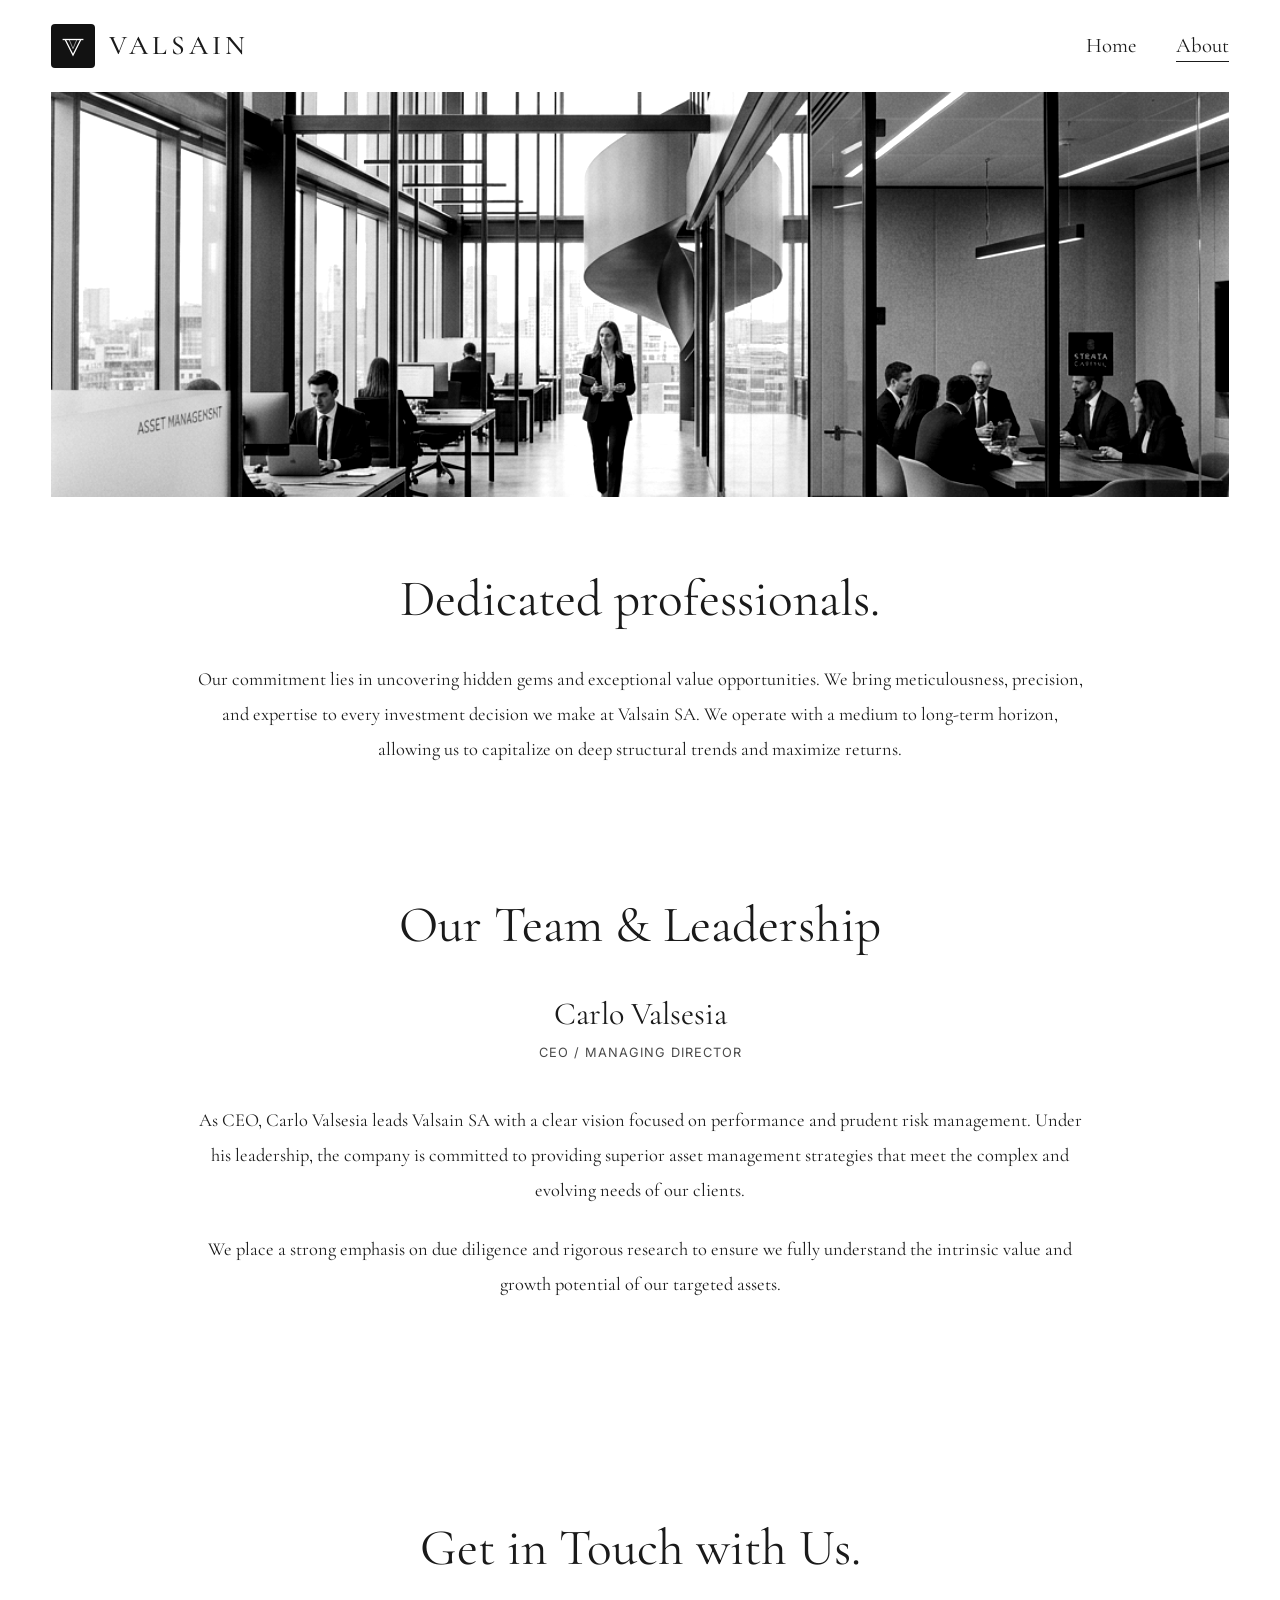
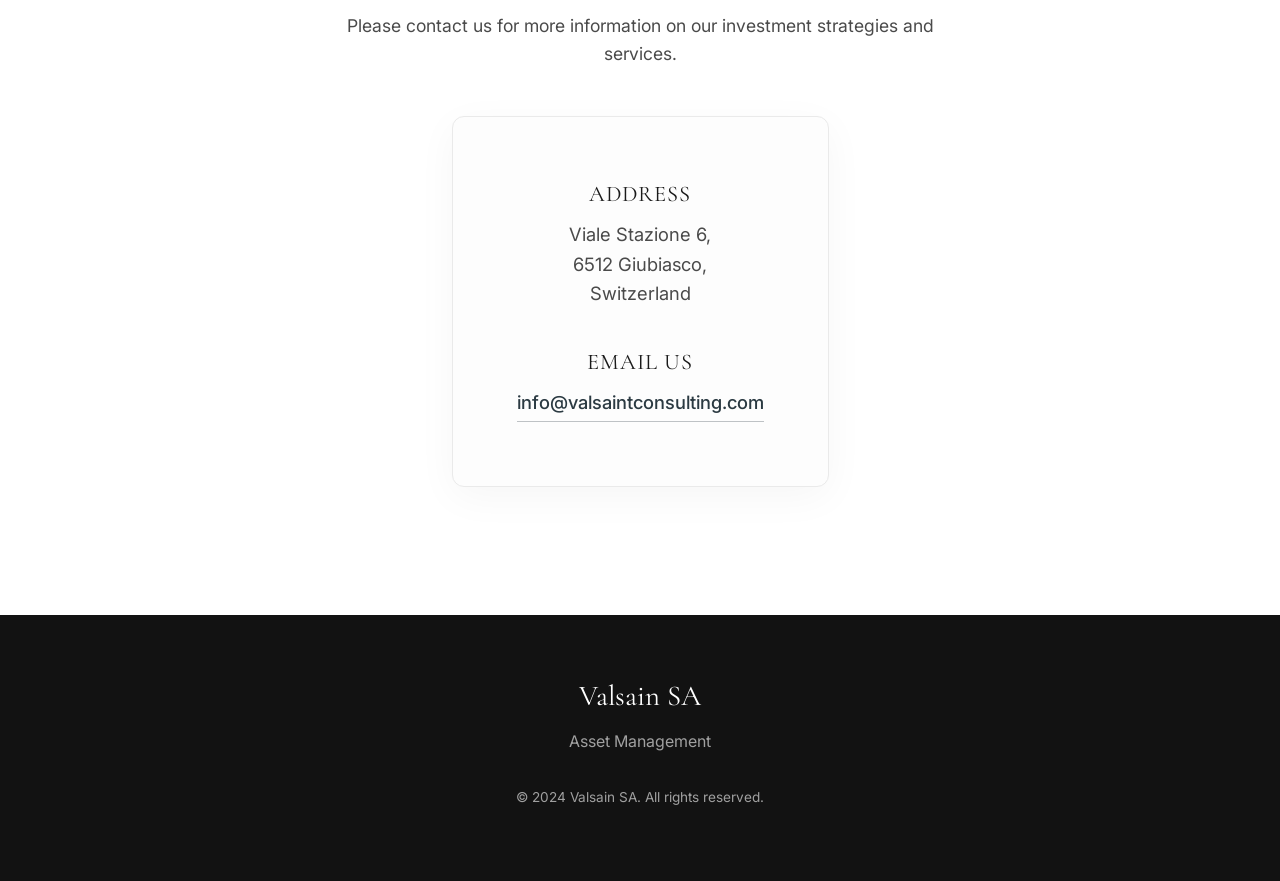
==== about/index.html @ 0ad8e0e8 "c'est fait" ====
<!DOCTYPE html>
<html lang="en">
<head>
    <meta charset="UTF-8">
    <meta name="viewport" content="width=device-width, initial-scale=1.0">
    <title>About - Valsain SA</title>
    <link rel="icon" href='data:image/svg+xml,<svg xmlns="http://www.w3.org/2000/svg" viewBox="0 0 100 100"><polyline points="20,25 50,85 80,25" fill="none" stroke="%23222" stroke-width="4"/><polyline points="35,25 50,60 65,25" fill="none" stroke="%23222" stroke-width="2"/><line x1="10" y1="25" x2="90" y2="25" stroke="%23222" stroke-width="4"/></svg>'>
    <link rel="preconnect" href="https://fonts.googleapis.com">
    <link rel="preconnect" href="https://fonts.gstatic.com" crossorigin>
    <link href="https://fonts.googleapis.com/css2?family=Cormorant+Garamond:wght@400;500;600&family=Inter:wght@300;400;500&display=swap" rel="stylesheet">
    <link rel="stylesheet" href="../css/style.css">
</head>
<body>

    <div class="container">
        <header class="fade-in">
            <a href="../" class="valsain-logo">
                <div class="valsain-logo__emblem">
                    <svg viewBox="0 0 100 100" class="valsain-logo__svg">
                        <polyline points="20,25 50,85 80,25" class="valsain-logo__line" />
                        <polyline points="35,25 50,60 65,25" class="valsain-logo__line-inner" />
                        <line x1="10" y1="25" x2="90" y2="25" class="valsain-logo__line-top" />
                    </svg>
                </div>
                <div class="valsain-logo__text">
                    <span class="valsain-logo__title">VALSAIN</span>
                    
                </div>
            </a>
            <nav>
                <ul>
                    <li><a href="../">Home</a></li>
                    <li><a href="./" class="active">About</a></li>
                </ul>
            </nav>
        </header>

        <main>
            <div class="about-hero fade-in">
                <!-- Image height strictly set to match the panoramic look of the home page so it perfectly fits the screen -->
                <img src="../assets/office_interior.png" alt="Valsain SA Office" class="about-hero-image fade-in" style="height: 45vh;">
                
                <h1 class="section-title" style="margin-bottom: 2rem; max-width: 800px; margin-left: auto; margin-right: auto; text-align: center;">Dedicated professionals.</h1>
                <div class="text-content">
                    <p style="max-width: 900px; margin-bottom: 4rem; margin-left: auto; margin-right: auto; text-align: center;">
                        Our commitment lies in uncovering hidden gems and exceptional value opportunities. We bring meticulousness, precision, and expertise to every investment decision we make at Valsain SA. We operate with a medium to long-term horizon, allowing us to capitalize on deep structural trends and maximize returns.
                    </p>
                </div>
            </div>

            <section class="centered-section team-section fade-in">
                <h2 class="section-title">Our Team & Leadership</h2>
                <div class="text-content">
                    <div style="margin-bottom: 2.5rem; text-align: center;">
                        <div class="ceo-name">Carlo Valsesia</div>
                        <div class="ceo-title">CEO / Managing Director</div>
                    </div>
                    <p>As CEO, Carlo Valsesia leads Valsain SA with a clear vision focused on performance and prudent risk management. Under his leadership, the company is committed to providing superior asset management strategies that meet the complex and evolving needs of our clients.</p>
                    <p>We place a strong emphasis on due diligence and rigorous research to ensure we fully understand the intrinsic value and growth potential of our targeted assets.</p>
                </div>
            </section>

            <section class="centered-section fade-in" style="padding-top: 0; padding-bottom: 8rem; margin-top: 6rem;">
                <h2 class="section-title" style="text-align: center;">Get in Touch with Us.</h2>
                <p style="text-align: center; color: var(--color-secondary); font-size: 1.1rem; max-width: 600px; margin: 0 auto 3rem;">Please contact us for more information on our investment strategies and services.</p>
                
                <div class="contact-card" style="display: flex; flex-direction: column; align-items: center; justify-content: center; background: #fdfdfd; border: 1px solid #eaeaea; padding: 4rem; border-radius: 12px; max-width: 500px; margin: 0 auto; box-shadow: 0 10px 40px rgba(0,0,0,0.04);">
                    <div style="margin-bottom: 2.5rem; text-align: center;">
                        <h4 style="font-family: var(--font-serif); font-size: 1.4rem; margin-bottom: 0.8rem; color: var(--color-text); text-transform: uppercase; letter-spacing: 0.05em;">Address</h4>
                        <p style="font-family: var(--font-sans); color: var(--color-secondary); font-size: 1.15rem; line-height: 1.6;">Viale Stazione 6,<br>6512 Giubiasco,<br>Switzerland</p>
                    </div>
                    <div style="text-align: center;">
                        <h4 style="font-family: var(--font-serif); font-size: 1.4rem; margin-bottom: 0.8rem; color: var(--color-text); text-transform: uppercase; letter-spacing: 0.05em;">Email Us</h4>
                        <a href="mailto:info@valsaintconsulting.com" style="display: inline-block; font-family: var(--font-sans); color: #2B3A42; font-size: 1.15rem; font-weight: 500; text-decoration: none; border-bottom: 1px solid rgba(43,58,66,0.3); padding-bottom: 3px; transition: border-color 0.3s; opacity: 1;">info@valsaintconsulting.com</a>
                    </div>
                </div>
            </section>
        </main>
    </div>

    <footer>
        <div class="footer-content fade-in">
            <h4 style="font-family: var(--font-serif);">Valsain SA</h4>
            <p>Asset Management</p>
            <p style="margin-top: 2rem; font-size: 0.85rem;">&copy; 2024 Valsain SA. All rights reserved.</p>
        </div>
    </footer>

    <script src="../js/main.js"></script>
</body>
</html>
---- css/style.css ----
/* Reset and Base Styles */
:root {
  --color-bg: #ffffff;
  --color-text: #1a1a1a;
  --color-primary: #121212;
  --color-secondary: #4a4a4a;
  --color-light: #ffffff;
  --font-serif: 'Cormorant Garamond', serif;
  --font-sans: 'Inter', sans-serif;
  --transition: all 0.4s ease;
}

* {
  margin: 0;
  padding: 0;
  box-sizing: border-box;
}

body {
  font-family: var(--font-sans);
  background-color: var(--color-bg);
  color: var(--color-text);
  line-height: 1.6;
  -webkit-font-smoothing: antialiased;
  -moz-osx-font-smoothing: grayscale;
}

h1, h2, h3, h4, h5, h6 {
  font-family: var(--font-serif);
  font-weight: 400;
  line-height: 1.2;
}

a {
  color: inherit;
  text-decoration: none;
  transition: var(--transition);
}

.container {
  max-width: 1600px;
  margin: 0 auto;
  padding: 0 4%;
}

/* Header & Navigation */
header {
  display: flex;
  justify-content: space-between;
  align-items: center;
  padding: 1.5rem 0;
  background: var(--color-bg);
}

.valsain-logo {
  display: flex;
  align-items: center;
  gap: 14px;
  text-decoration: none;
  transition: all 0.4s ease;
}

.valsain-logo:hover .valsain-logo__emblem {
  transform: translateY(-2px);
  box-shadow: 0 10px 20px rgba(0,0,0,0.08);
}

.valsain-logo:hover .valsain-logo__line, 
.valsain-logo:hover .valsain-logo__line-inner {
  stroke: #8b7355;
}

.valsain-logo__emblem {
  width: 44px;
  height: 44px;
  background: var(--color-primary);
  display: flex;
  align-items: center;
  justify-content: center;
  border-radius: 4px;
  transition: all 0.4s ease;
  border: 1px solid rgba(0,0,0,0.05);
}

.valsain-logo__svg {
  width: 26px;
  height: 26px;
  fill: none;
  stroke: var(--color-bg);
  stroke-width: 5;
  stroke-linejoin: miter;
  stroke-miterlimit: 10;
}

.valsain-logo__line, .valsain-logo__line-inner, .valsain-logo__line-top {
  transition: stroke 0.4s ease;
}

.valsain-logo__line-inner {
  stroke-width: 3;
  opacity: 0.7;
}

.valsain-logo__text {
  display: flex;
  align-items: baseline;
  gap: 8px;
}

.valsain-logo__title {
  font-family: var(--font-serif);
  font-size: 1.7rem;
  font-weight: 500;
  letter-spacing: 4px;
  color: var(--color-text);
  line-height: 1;
}

.valsain-logo__sa {
  font-family: var(--font-sans);
  font-size: 0.8rem;
  font-weight: 600;
  letter-spacing: 2px;
  color: var(--color-secondary);
}

nav ul {
  display: flex;
  list-style: none;
  gap: 2.5rem;
}

nav a {
  font-family: var(--font-serif);
  font-size: 1.3rem;
  color: var(--color-text);
  position: relative;
  padding-bottom: 4px;
}

nav a::after {
  content: '';
  position: absolute;
  bottom: 0;
  left: 0;
  width: 0;
  height: 1px;
  background-color: var(--color-text);
  transition: var(--transition);
}

nav a:hover::after, nav a.active::after {
  width: 100%;
}

/* Hero Section */
.hero {
  width: 100%;
  margin-bottom: 6rem;
}

.hero-image {
  width: 100%;
  height: 45vh;
  object-fit: cover;
  object-position: center;
  filter: grayscale(100%) contrast(1.1);
  display: block;
}

.hero-text-block {
  background-color: #1a1a1a;
  color: var(--color-light);
  padding: 3rem 5%;
  text-align: center;
  display: flex;
  align-items: center;
  justify-content: center;
}

.hero-text-block h1 {
  font-size: clamp(2rem, 4vw, 3.5rem);
  max-width: 1000px;
}

/* Section Layouts */
section {
  padding: 4rem 0 6rem;
}

.grid-2 {
  display: grid;
  grid-template-columns: 1fr 1fr;
  gap: 4rem;
}

.centered-section {
  text-align: center;
  max-width: 900px;
  margin: 0 auto;
  display: flex;
  flex-direction: column;
  align-items: center;
}

.centered-section .section-title {
  margin-bottom: 2rem;
  text-align: center;
}

.centered-section .text-content p {
  text-align: center;
  margin-left: auto;
  margin-right: auto;
}

.section-title {
  font-size: clamp(2.5rem, 4vw, 3.5rem);
  margin-bottom: 2rem;
}

.text-content p {
  font-size: 1.15rem;
  color: var(--color-text);
  margin-bottom: 1.5rem;
  line-height: 1.9;
  font-family: var(--font-serif);
}

.learn-more {
  display: inline-block;
  margin-top: 1.5rem;
  font-family: var(--font-serif);
  font-size: 1.25rem;
  border-bottom: 1px solid var(--color-text);
  padding-bottom: 0.2rem;
}

/* Footer */
footer {
  padding: 4rem 0;
  background-color: var(--color-primary);
  color: var(--color-light);
  text-align: center;
}

footer .footer-content {
  max-width: 800px;
  margin: 0 auto;
}

footer h4 {
  font-size: 1.8rem;
  margin-bottom: 1rem;
}

footer p {
  color: #a0a0a0;
  margin-bottom: 0.5rem;
  font-family: var(--font-sans);
}

/* Utilities & Animations */
.fade-in {
  opacity: 0;
  transform: translateY(20px);
  transition: opacity 0.8s ease, transform 0.8s ease;
}

.fade-in.visible {
  opacity: 1;
  transform: translateY(0);
}

/* About Page Specifics */
.about-hero {
  margin-bottom: 4rem;
}

.about-hero-image {
  width: 100%;
  height: 60vh;
  object-fit: cover;
  filter: grayscale(100%) contrast(1.2);
  margin-bottom: 4rem;
}

.contact-info {
  margin-top: 0rem;
}

.team-section {
  padding-bottom: 6rem;
}

.ceo-name {
  font-family: var(--font-serif);
  font-size: 2rem;
  margin-bottom: 0.2rem;
}

.ceo-title {
  color: var(--color-secondary);
  text-transform: uppercase;
  letter-spacing: 1px;
  font-size: 0.8rem;
  font-family: var(--font-sans);
}

@media (max-width: 900px) {
  .grid-2 {
    grid-template-columns: 1fr;
    gap: 3rem;
  }
}
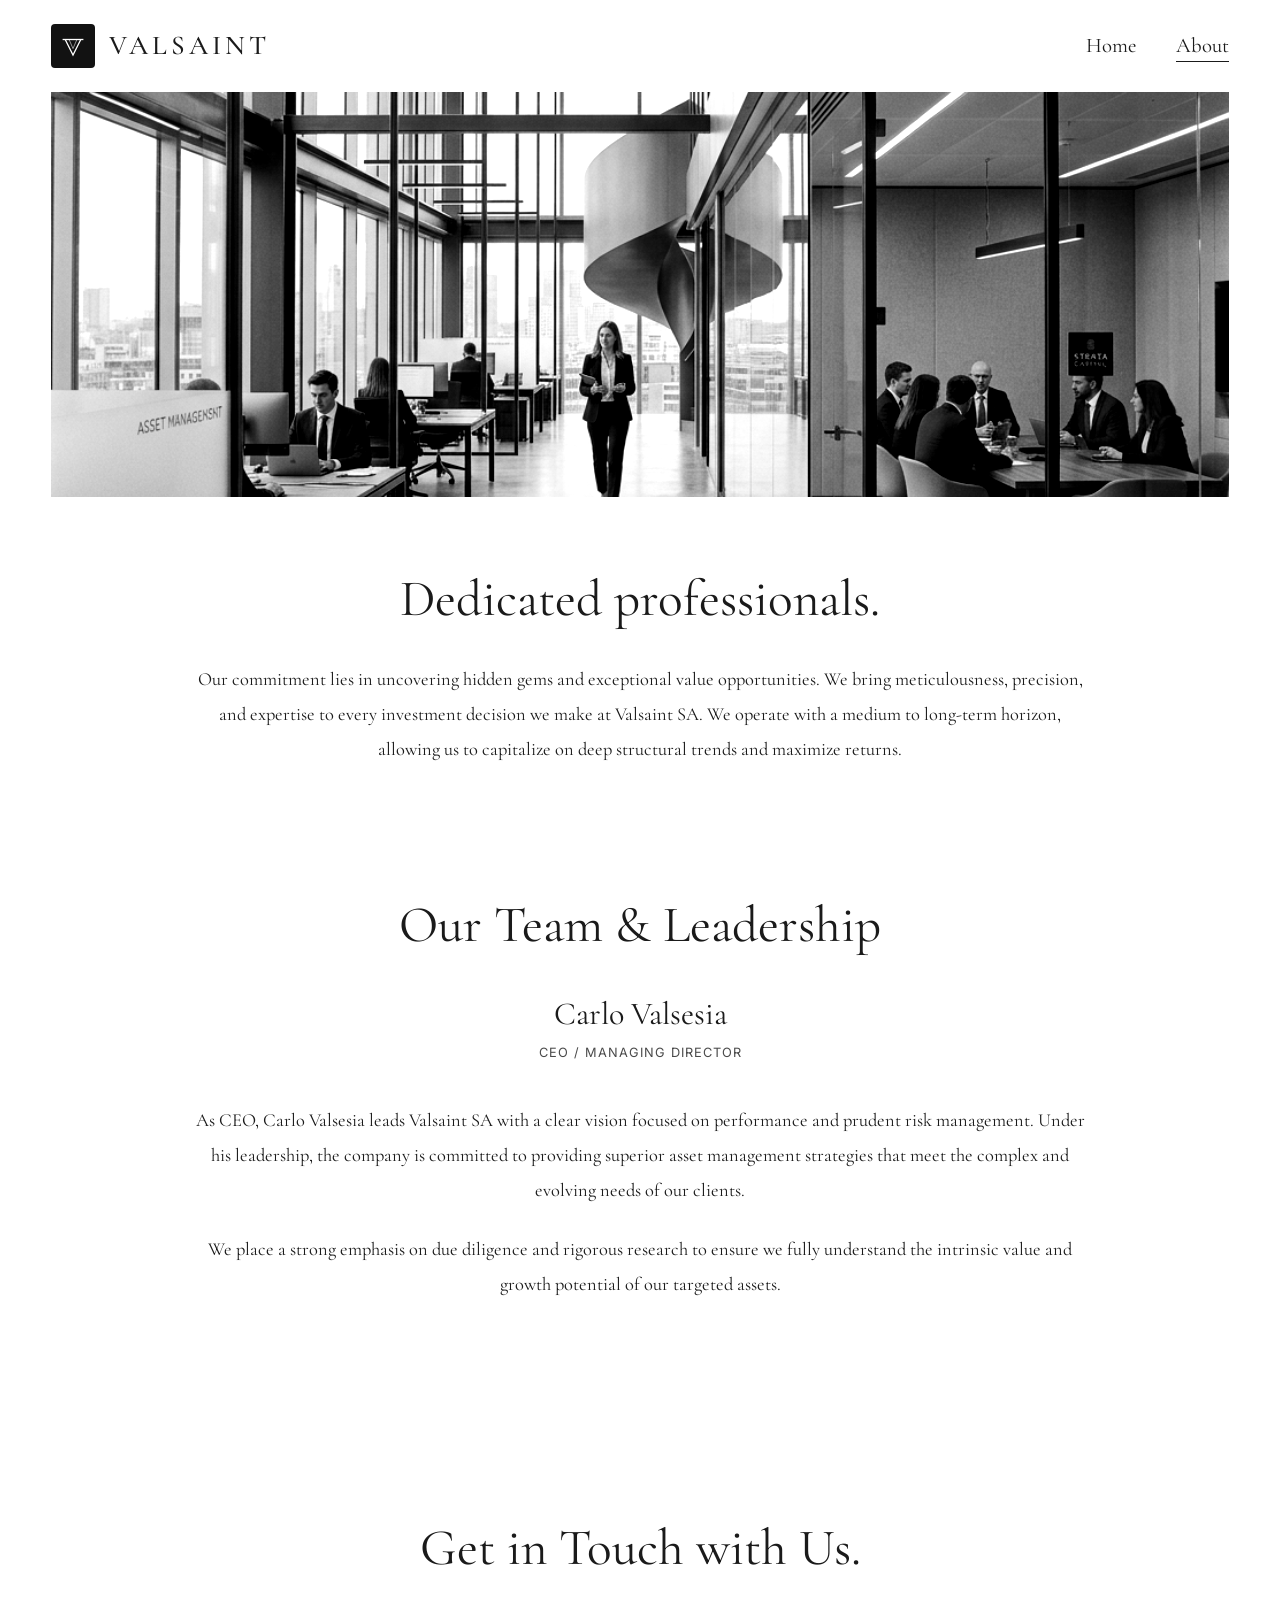
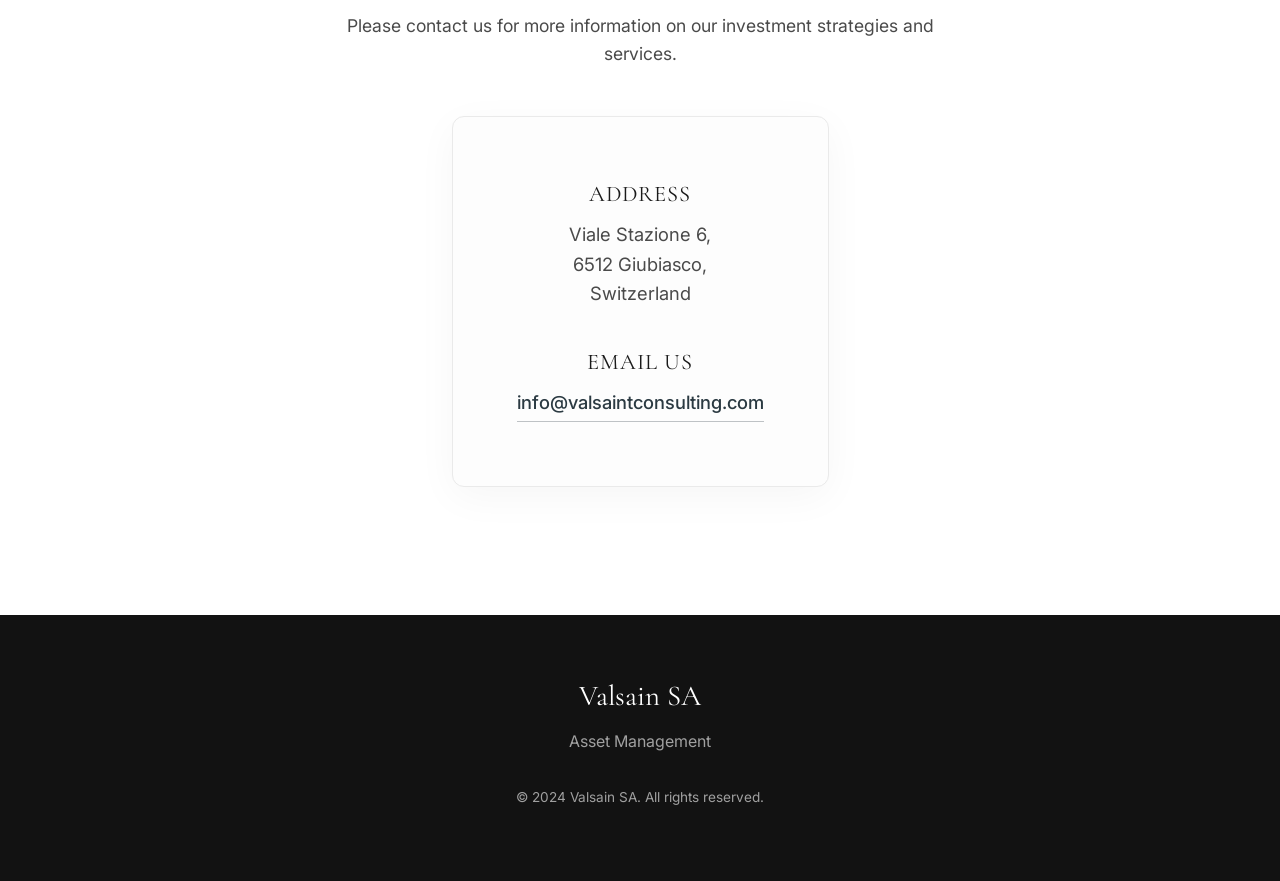
==== commit e08d41a6: "fait" ====
--- a/about/index.html
+++ b/about/index.html
@@ -3,8 +3,30 @@
 <head>
     <meta charset="UTF-8">
     <meta name="viewport" content="width=device-width, initial-scale=1.0">
-    <title>About - Valsain SA</title>
-    <link rel="icon" href='data:image/svg+xml,<svg xmlns="http://www.w3.org/2000/svg" viewBox="0 0 100 100"><polyline points="20,25 50,85 80,25" fill="none" stroke="%23222" stroke-width="4"/><polyline points="35,25 50,60 65,25" fill="none" stroke="%23222" stroke-width="2"/><line x1="10" y1="25" x2="90" y2="25" stroke="%23222" stroke-width="4"/></svg>'>
+    <title>About - Valsaint SA</title>
+    <meta name="description" content="Learn about Valsaint SA, our investment philosophy, and our experienced team led by CEO Carlo Valsesia.">
+    <meta name="keywords" content="About Valsaint SA, team, Carlo Valsesia, asset management philosophy">
+    
+    <!-- Open Graph / Facebook -->
+    <meta property="og:type" content="website">
+    <meta property="og:url" content="https://www.valsaintconsulting.com/about/">
+    <meta property="og:title" content="About - Valsaint SA">
+    <meta property="og:description" content="Discover our unique asset management strategies and the experienced professionals at Valsaint SA.">
+    <meta property="og:image" content="https://www.valsaintconsulting.com/logo.svg">
+    <meta property="og:site_name" content="Valsaint SA">
+
+    <!-- Twitter -->
+    <meta property="twitter:card" content="summary_large_image">
+    <meta property="twitter:url" content="https://www.valsaintconsulting.com/about/">
+    <meta property="twitter:title" content="About - Valsaint SA">
+    <meta property="twitter:description" content="Discover our unique asset management strategies and our experienced team.">
+    <meta property="twitter:image" content="https://www.valsaintconsulting.com/logo.svg">
+
+    <!-- Favicon and Icons -->
+    <link rel="icon" type="image/svg+xml" href="/logo.svg">
+    <link rel="apple-touch-icon" href="/logo.svg">
+    <link rel="canonical" href="https://www.valsaintconsulting.com/about/">
+
     <link rel="preconnect" href="https://fonts.googleapis.com">
     <link rel="preconnect" href="https://fonts.gstatic.com" crossorigin>
     <link href="https://fonts.googleapis.com/css2?family=Cormorant+Garamond:wght@400;500;600&family=Inter:wght@300;400;500&display=swap" rel="stylesheet">
@@ -23,7 +45,7 @@
                     </svg>
                 </div>
                 <div class="valsain-logo__text">
-                    <span class="valsain-logo__title">VALSAIN</span>
+                    <span class="valsain-logo__title">VALSAINT</span>
                     
                 </div>
             </a>
@@ -38,12 +60,12 @@
         <main>
             <div class="about-hero fade-in">
                 <!-- Image height strictly set to match the panoramic look of the home page so it perfectly fits the screen -->
-                <img src="../assets/office_interior.png" alt="Valsain SA Office" class="about-hero-image fade-in" style="height: 45vh;">
+                <img src="../assets/office_interior.png" alt="Valsaint SA Office" class="about-hero-image fade-in" style="height: 45vh;">
                 
                 <h1 class="section-title" style="margin-bottom: 2rem; max-width: 800px; margin-left: auto; margin-right: auto; text-align: center;">Dedicated professionals.</h1>
                 <div class="text-content">
                     <p style="max-width: 900px; margin-bottom: 4rem; margin-left: auto; margin-right: auto; text-align: center;">
-                        Our commitment lies in uncovering hidden gems and exceptional value opportunities. We bring meticulousness, precision, and expertise to every investment decision we make at Valsain SA. We operate with a medium to long-term horizon, allowing us to capitalize on deep structural trends and maximize returns.
+                        Our commitment lies in uncovering hidden gems and exceptional value opportunities. We bring meticulousness, precision, and expertise to every investment decision we make at Valsaint SA. We operate with a medium to long-term horizon, allowing us to capitalize on deep structural trends and maximize returns.
                     </p>
                 </div>
             </div>
@@ -55,7 +77,7 @@
                         <div class="ceo-name">Carlo Valsesia</div>
                         <div class="ceo-title">CEO / Managing Director</div>
                     </div>
-                    <p>As CEO, Carlo Valsesia leads Valsain SA with a clear vision focused on performance and prudent risk management. Under his leadership, the company is committed to providing superior asset management strategies that meet the complex and evolving needs of our clients.</p>
+                    <p>As CEO, Carlo Valsesia leads Valsaint SA with a clear vision focused on performance and prudent risk management. Under his leadership, the company is committed to providing superior asset management strategies that meet the complex and evolving needs of our clients.</p>
                     <p>We place a strong emphasis on due diligence and rigorous research to ensure we fully understand the intrinsic value and growth potential of our targeted assets.</p>
                 </div>
             </section>
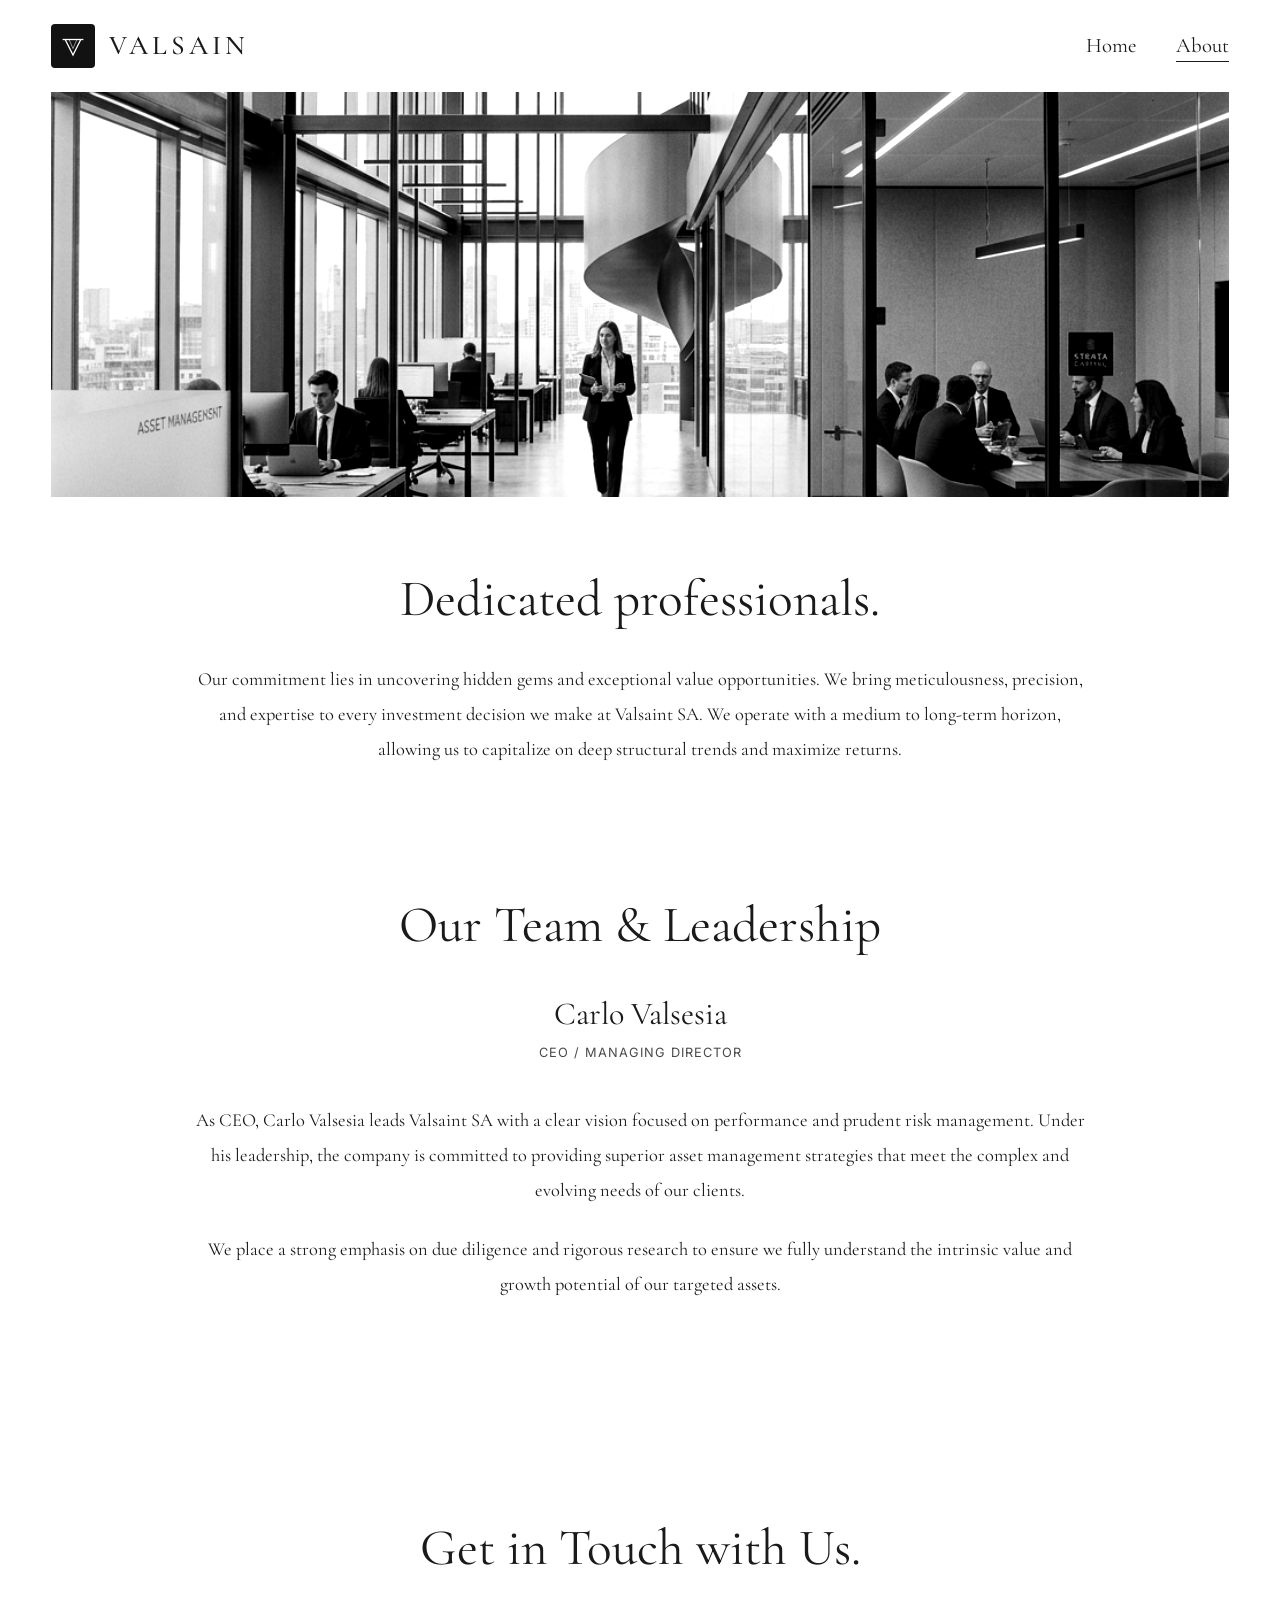
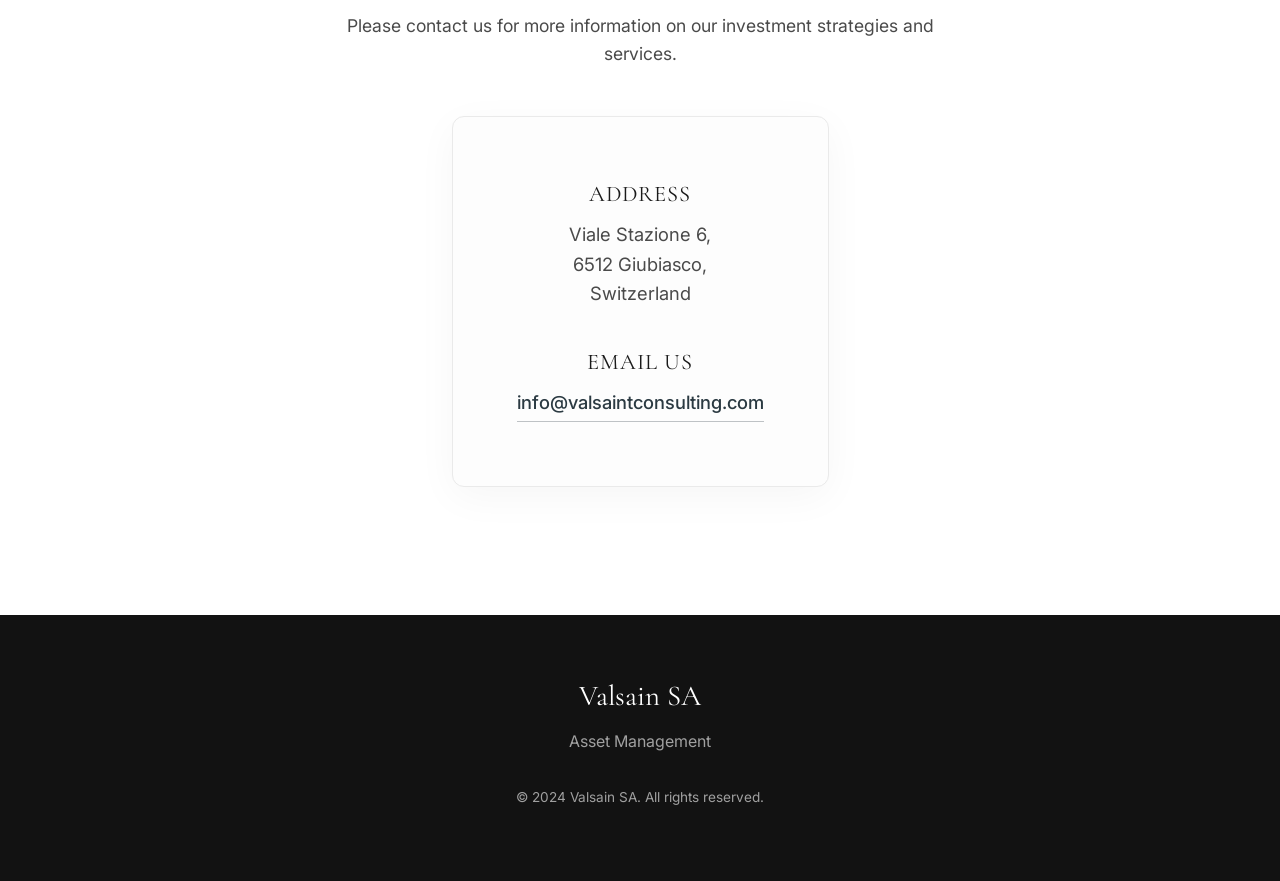
==== commit 0b784fa2: "finished" ====
--- a/about/index.html
+++ b/about/index.html
@@ -45,7 +45,7 @@
                     </svg>
                 </div>
                 <div class="valsain-logo__text">
-                    <span class="valsain-logo__title">VALSAINT</span>
+                    <span class="valsain-logo__title">VALSAIN</span>
                     
                 </div>
             </a>
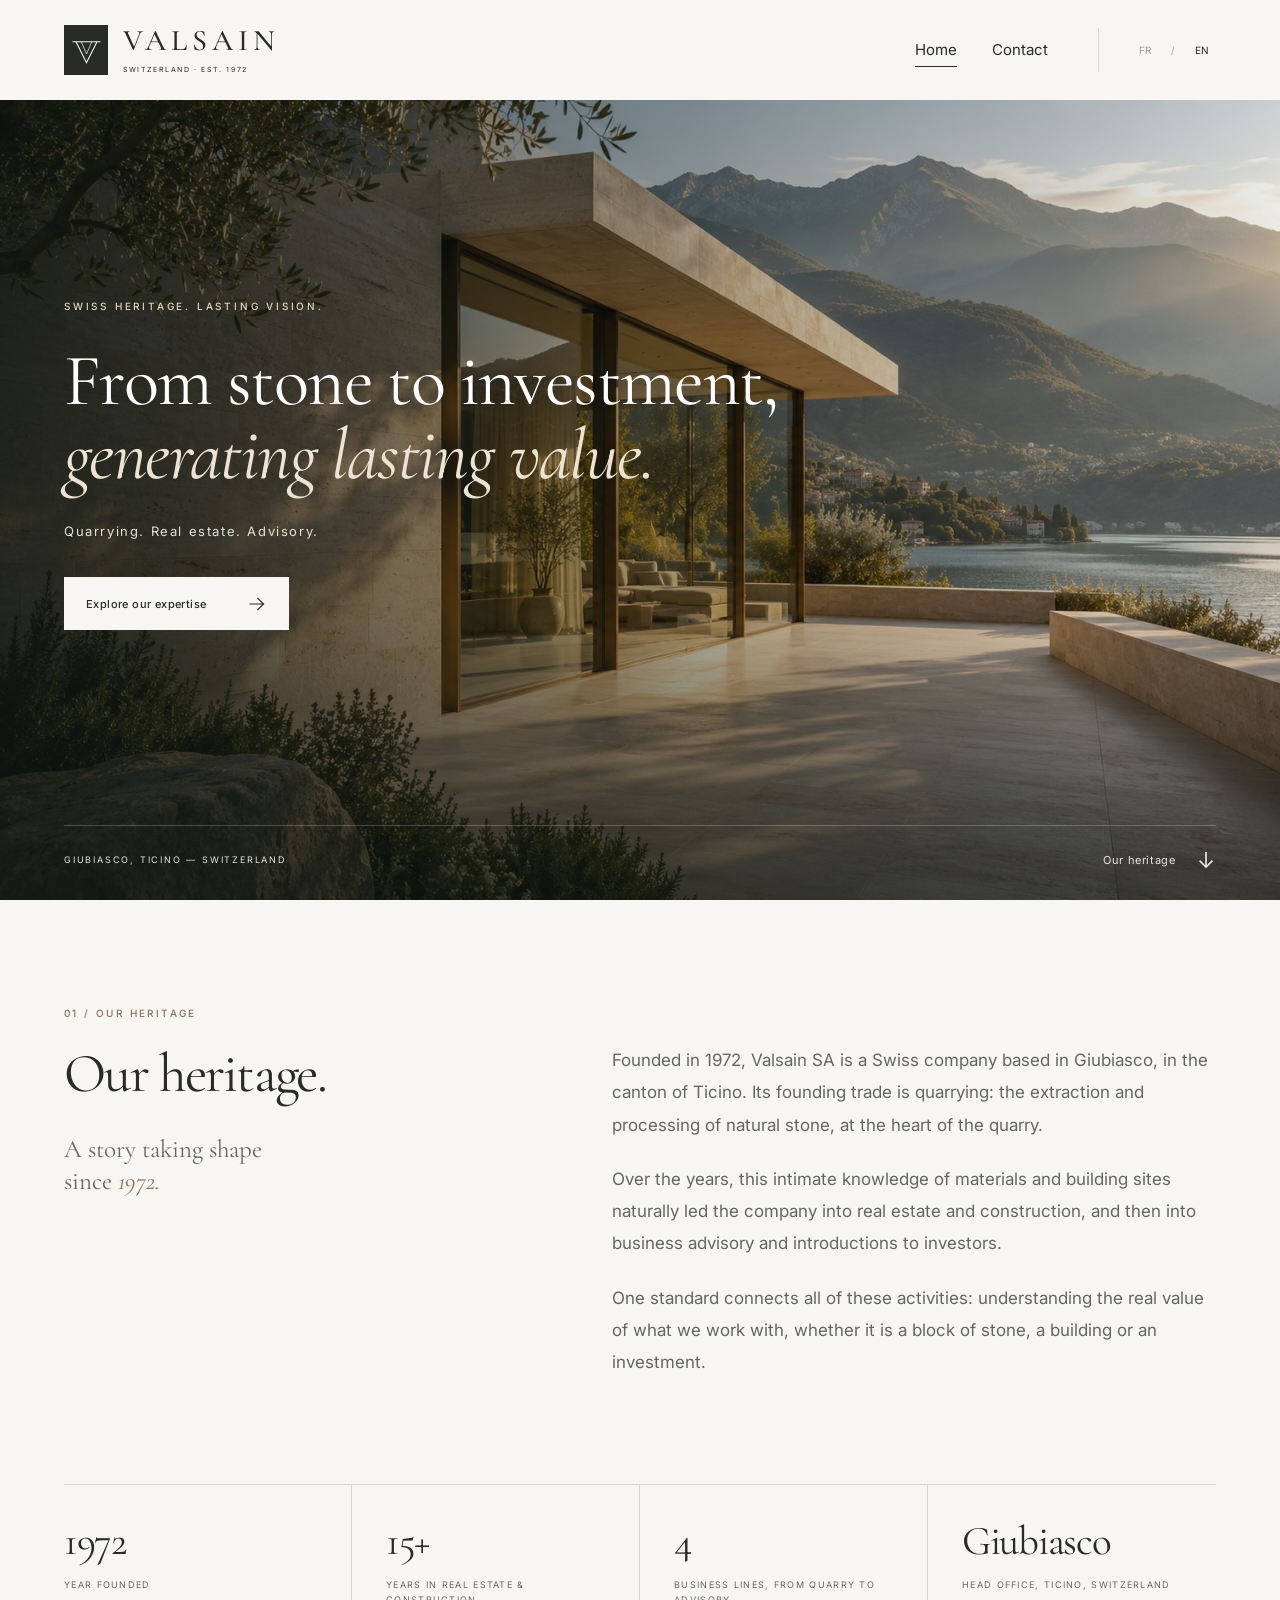
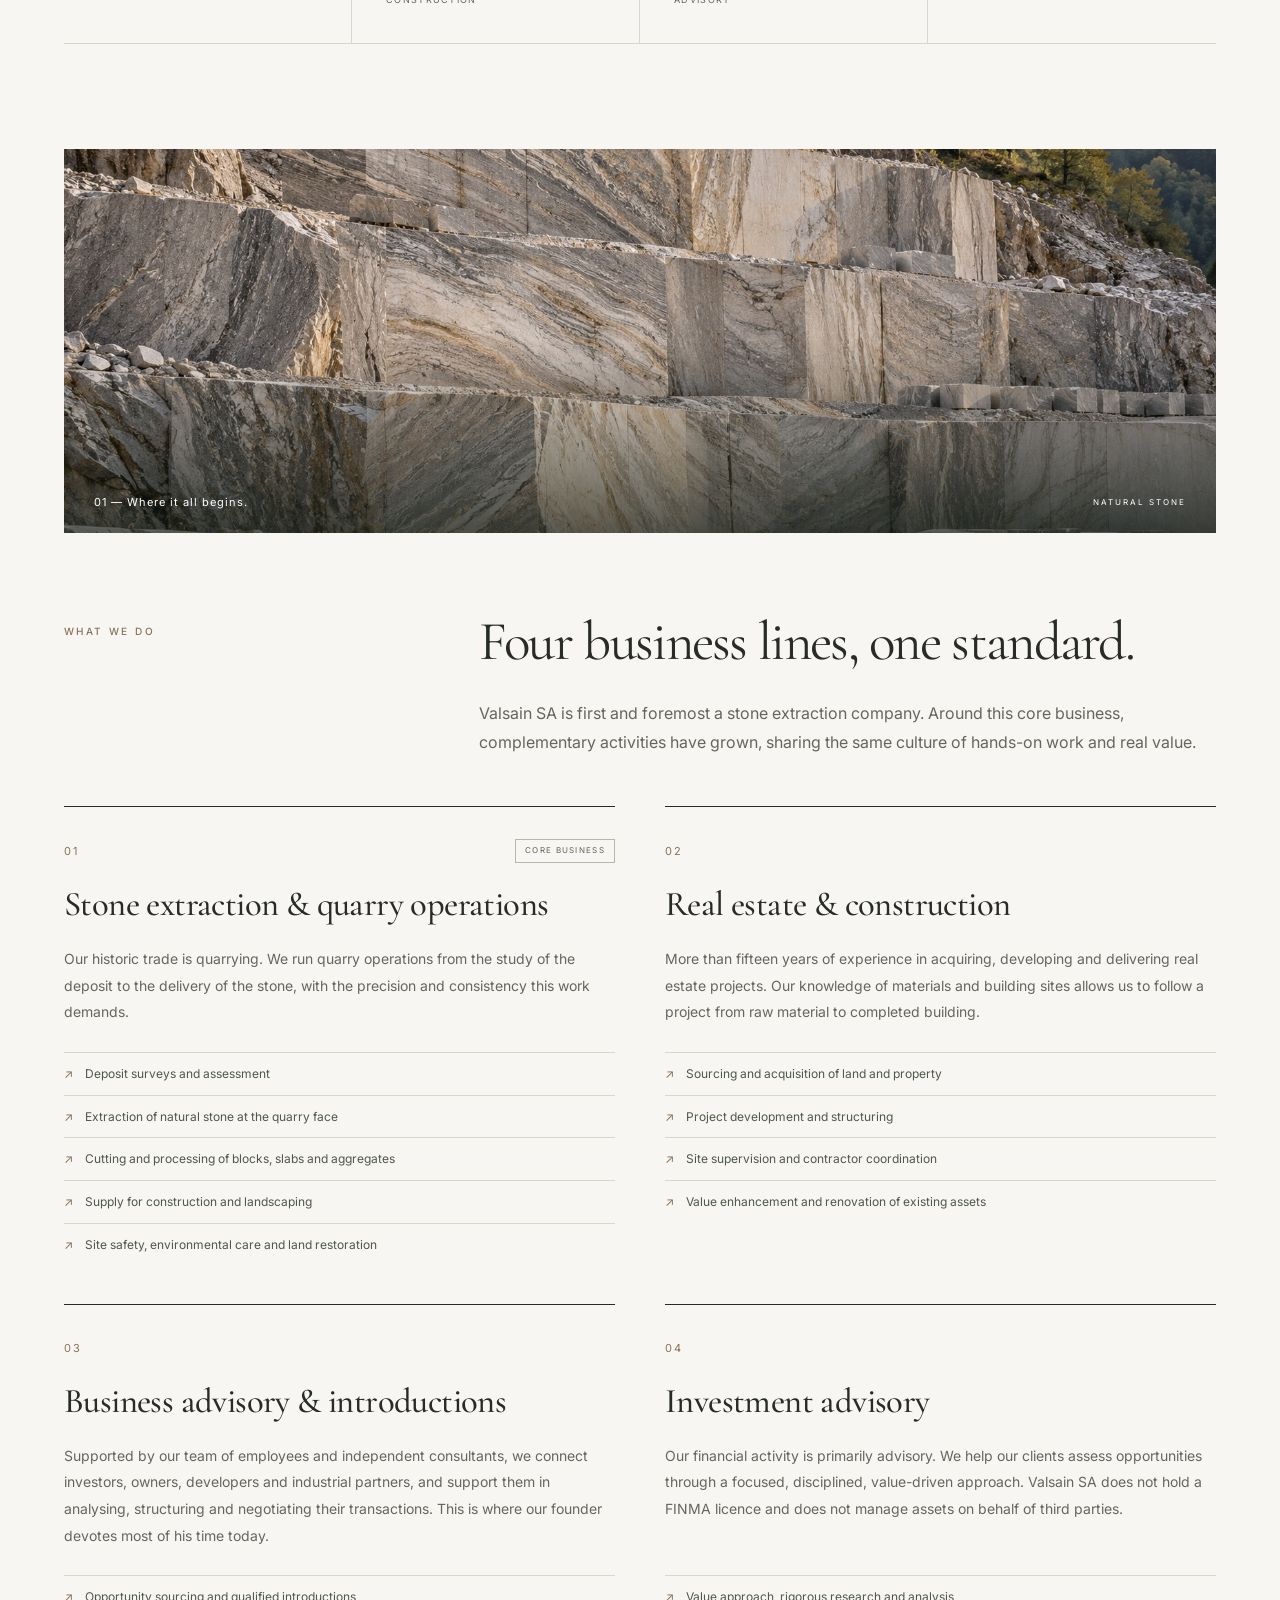
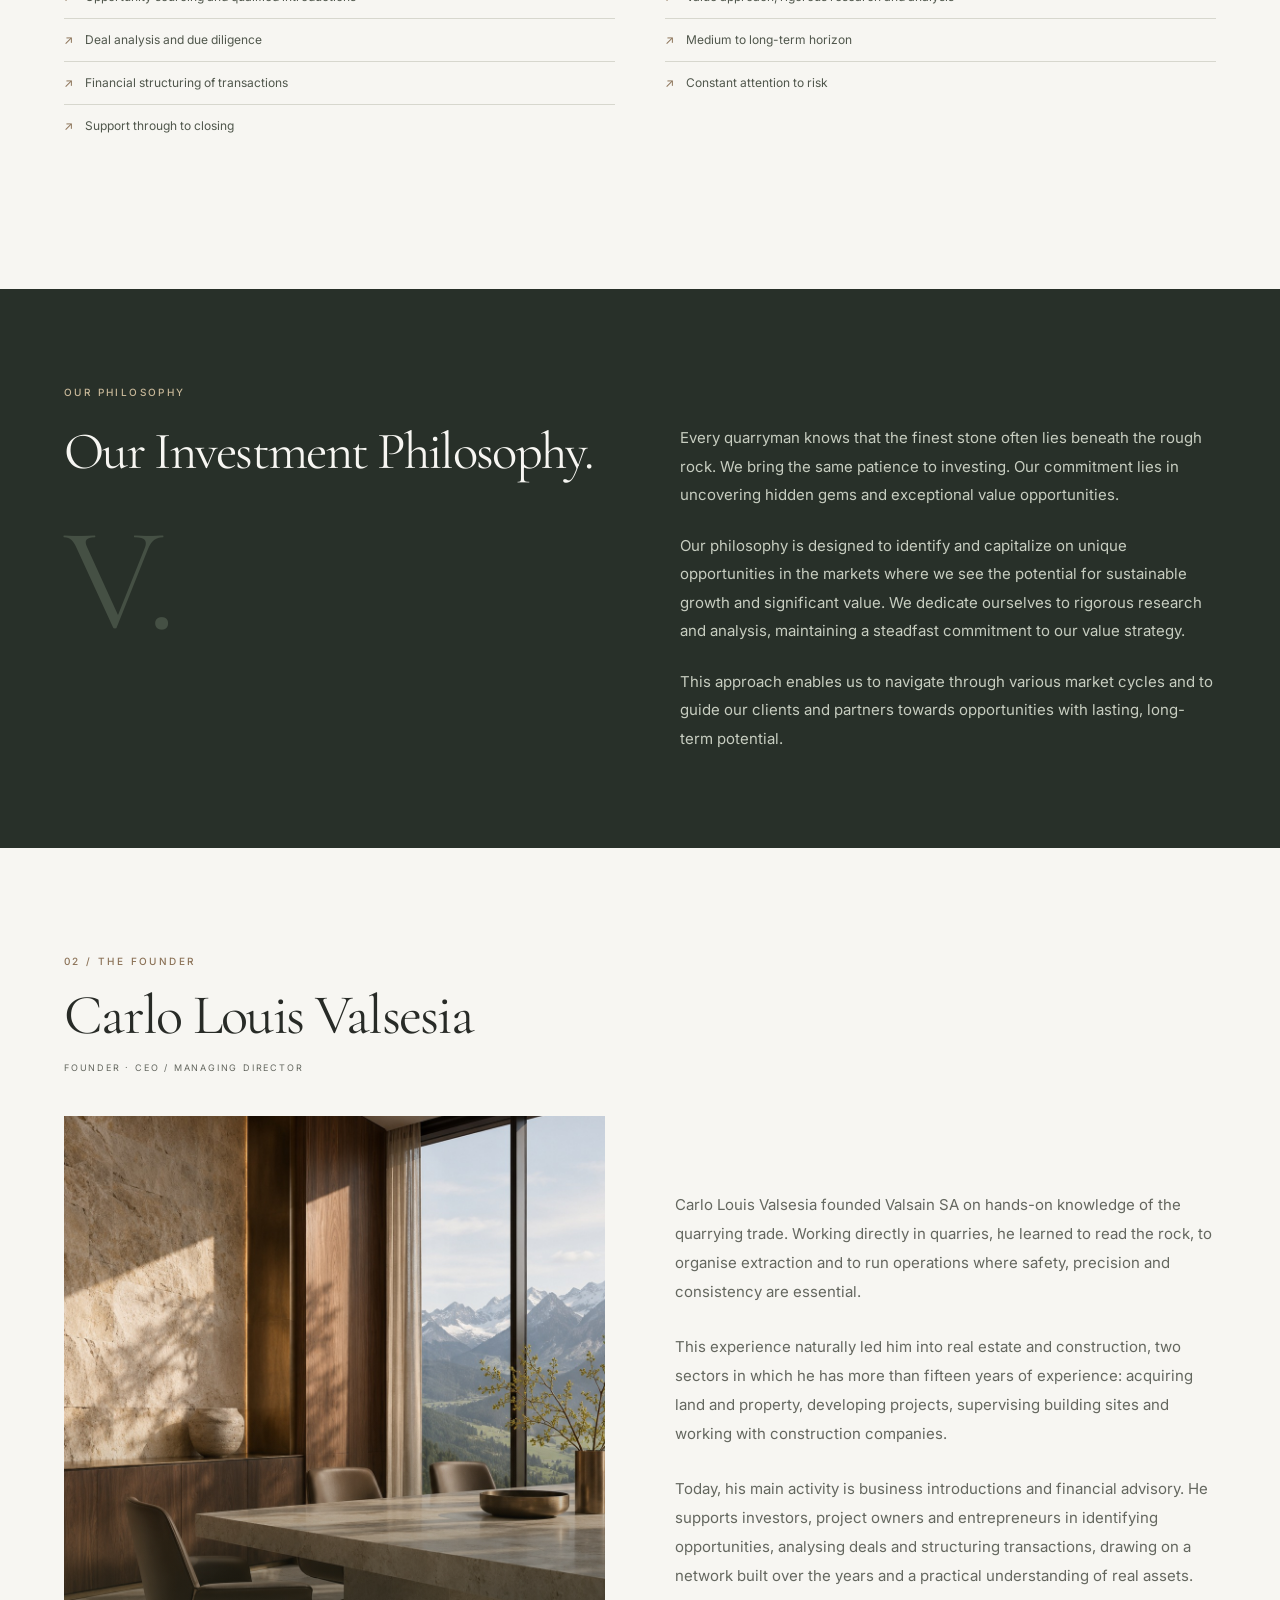
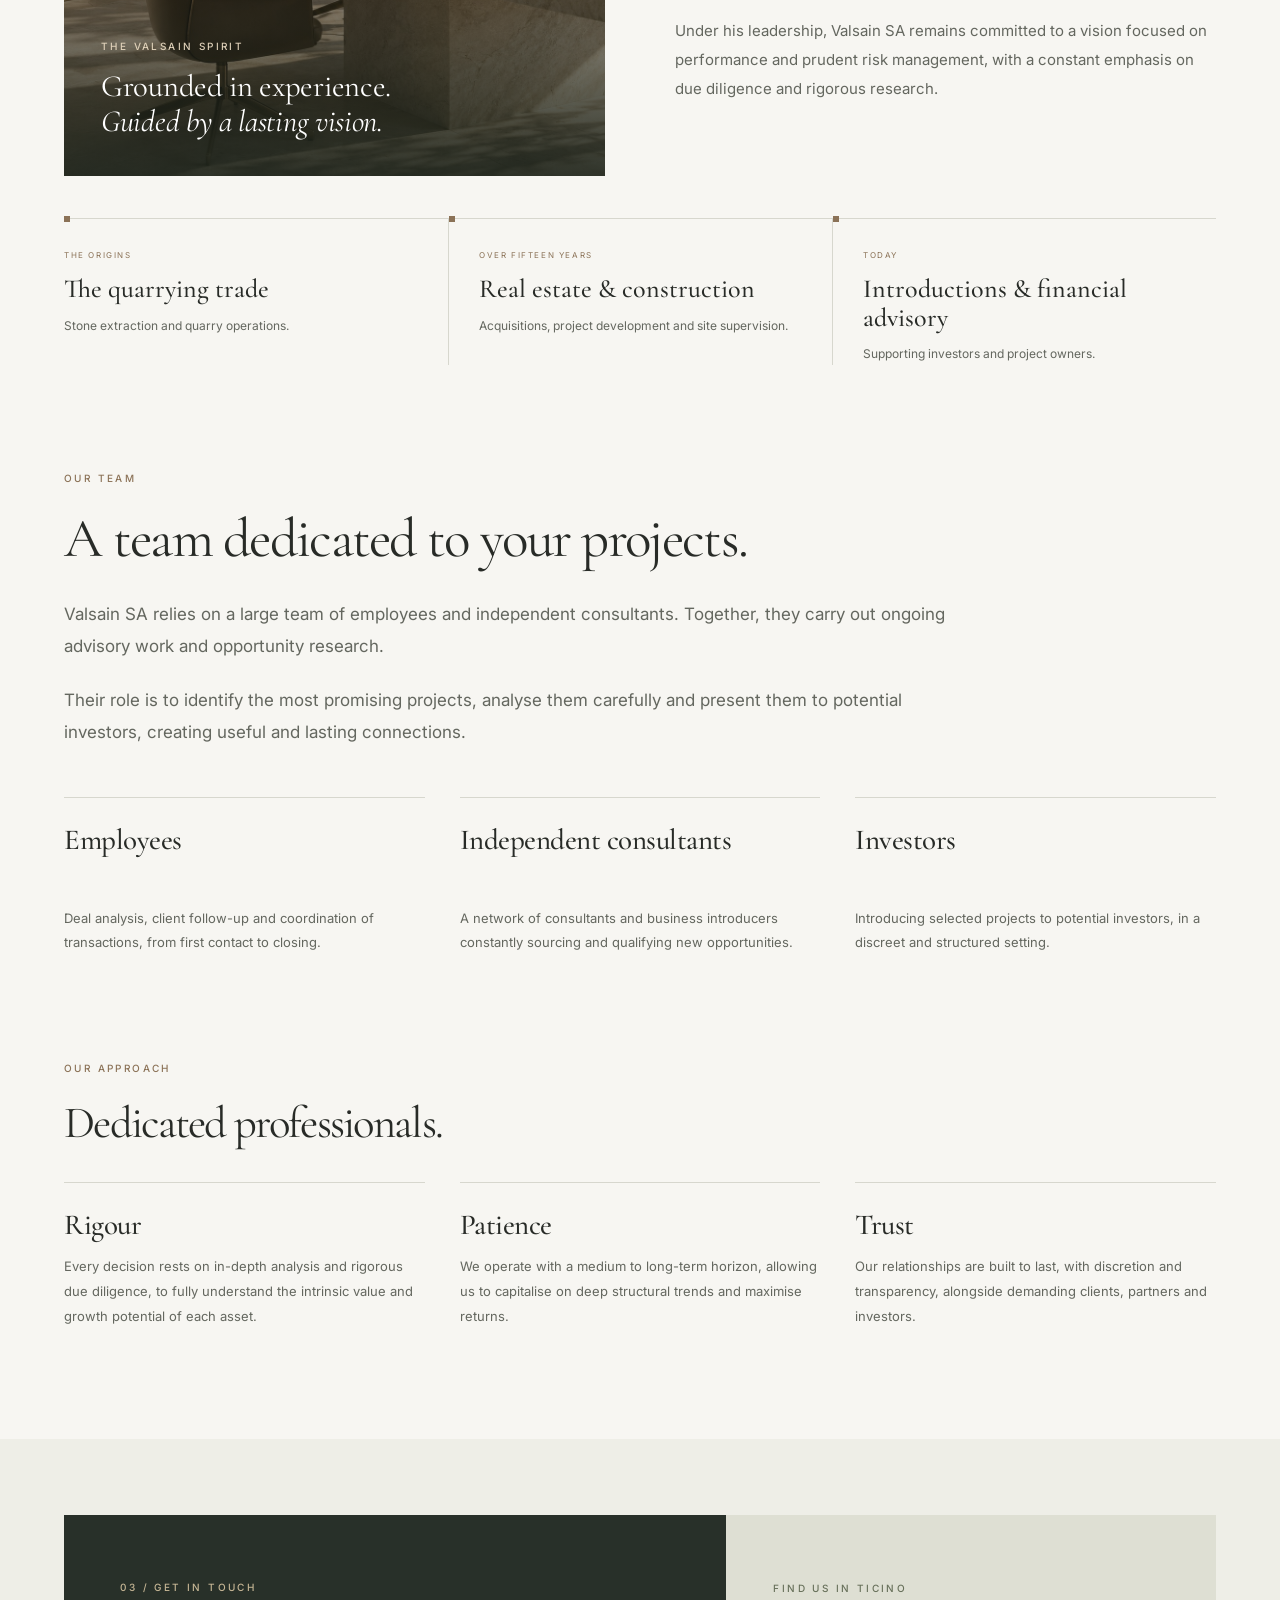
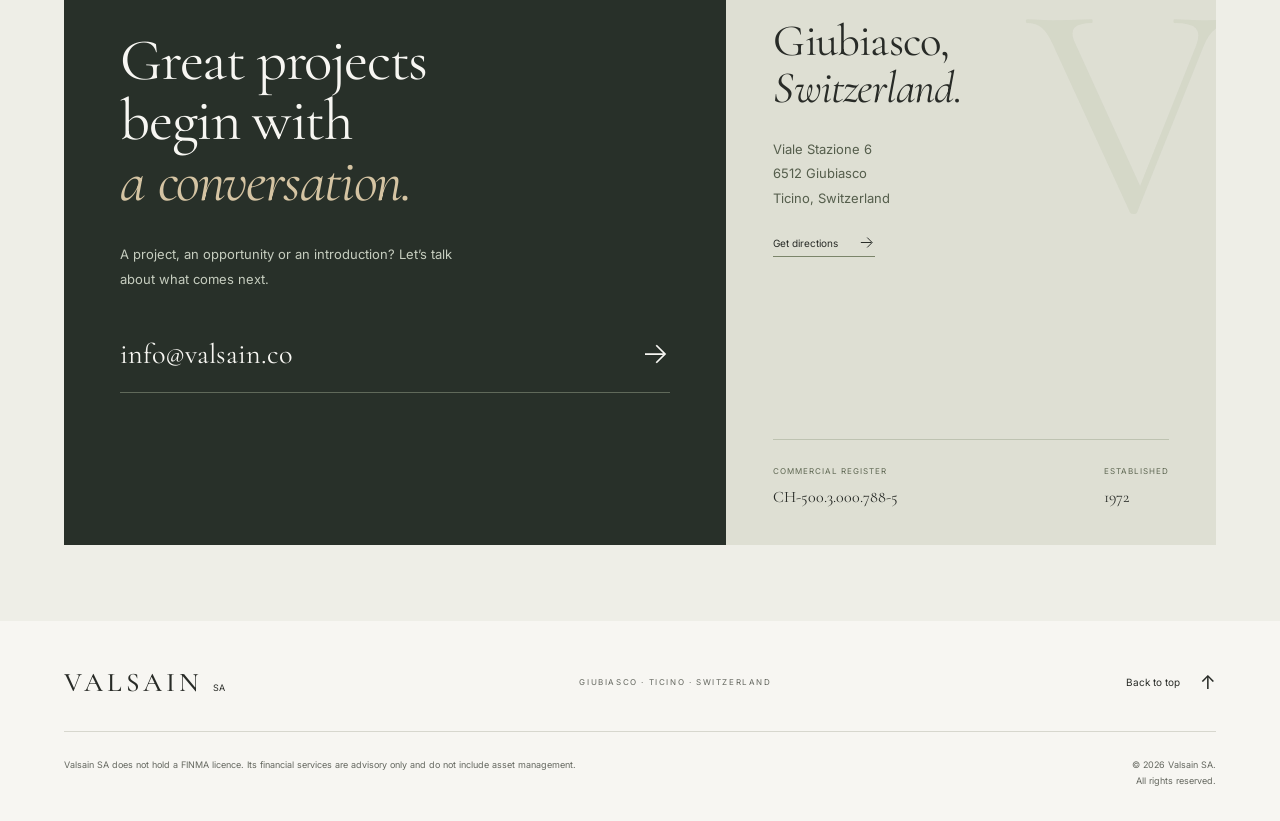
==== commit 37fcb0d6: "faites" ====
--- a/about/index.html
+++ b/about/index.html
@@ -1,113 +1,14 @@
 <!DOCTYPE html>
-<html lang="en">
+<html lang="fr">
 <head>
-    <meta charset="UTF-8">
-    <meta name="viewport" content="width=device-width, initial-scale=1.0">
-    <title>About - Valsaint SA</title>
-    <meta name="description" content="Learn about Valsaint SA, our investment philosophy, and our experienced team led by CEO Carlo Valsesia.">
-    <meta name="keywords" content="About Valsaint SA, team, Carlo Valsesia, asset management philosophy">
-    
-    <!-- Open Graph / Facebook -->
-    <meta property="og:type" content="website">
-    <meta property="og:url" content="https://www.valsaintconsulting.com/about/">
-    <meta property="og:title" content="About - Valsaint SA">
-    <meta property="og:description" content="Discover our unique asset management strategies and the experienced professionals at Valsaint SA.">
-    <meta property="og:image" content="https://www.valsaintconsulting.com/logo.svg">
-    <meta property="og:site_name" content="Valsaint SA">
-
-    <!-- Twitter -->
-    <meta property="twitter:card" content="summary_large_image">
-    <meta property="twitter:url" content="https://www.valsaintconsulting.com/about/">
-    <meta property="twitter:title" content="About - Valsaint SA">
-    <meta property="twitter:description" content="Discover our unique asset management strategies and our experienced team.">
-    <meta property="twitter:image" content="https://www.valsaintconsulting.com/logo.svg">
-
-    <!-- Favicon and Icons -->
-    <link rel="icon" type="image/svg+xml" href="/logo.svg">
-    <link rel="apple-touch-icon" href="/logo.svg">
-    <link rel="canonical" href="https://www.valsaintconsulting.com/about/">
-
-    <link rel="preconnect" href="https://fonts.googleapis.com">
-    <link rel="preconnect" href="https://fonts.gstatic.com" crossorigin>
-    <link href="https://fonts.googleapis.com/css2?family=Cormorant+Garamond:wght@400;500;600&family=Inter:wght@300;400;500&display=swap" rel="stylesheet">
-    <link rel="stylesheet" href="../css/style.css">
+  <meta charset="UTF-8">
+  <meta name="viewport" content="width=device-width, initial-scale=1.0">
+  <meta http-equiv="refresh" content="0;url=../#histoire">
+  <link rel="canonical" href="https://www.valsaintconsulting.com/">
+  <title>Valsain SA · Notre histoire</title>
 </head>
 <body>
-
-    <div class="container">
-        <header class="fade-in">
-            <a href="../" class="valsain-logo">
-                <div class="valsain-logo__emblem">
-                    <svg viewBox="0 0 100 100" class="valsain-logo__svg">
-                        <polyline points="20,25 50,85 80,25" class="valsain-logo__line" />
-                        <polyline points="35,25 50,60 65,25" class="valsain-logo__line-inner" />
-                        <line x1="10" y1="25" x2="90" y2="25" class="valsain-logo__line-top" />
-                    </svg>
-                </div>
-                <div class="valsain-logo__text">
-                    <span class="valsain-logo__title">VALSAIN</span>
-                    
-                </div>
-            </a>
-            <nav>
-                <ul>
-                    <li><a href="../">Home</a></li>
-                    <li><a href="./" class="active">About</a></li>
-                </ul>
-            </nav>
-        </header>
-
-        <main>
-            <div class="about-hero fade-in">
-                <!-- Image height strictly set to match the panoramic look of the home page so it perfectly fits the screen -->
-                <img src="../assets/office_interior.png" alt="Valsaint SA Office" class="about-hero-image fade-in" style="height: 45vh;">
-                
-                <h1 class="section-title" style="margin-bottom: 2rem; max-width: 800px; margin-left: auto; margin-right: auto; text-align: center;">Dedicated professionals.</h1>
-                <div class="text-content">
-                    <p style="max-width: 900px; margin-bottom: 4rem; margin-left: auto; margin-right: auto; text-align: center;">
-                        Our commitment lies in uncovering hidden gems and exceptional value opportunities. We bring meticulousness, precision, and expertise to every investment decision we make at Valsaint SA. We operate with a medium to long-term horizon, allowing us to capitalize on deep structural trends and maximize returns.
-                    </p>
-                </div>
-            </div>
-
-            <section class="centered-section team-section fade-in">
-                <h2 class="section-title">Our Team & Leadership</h2>
-                <div class="text-content">
-                    <div style="margin-bottom: 2.5rem; text-align: center;">
-                        <div class="ceo-name">Carlo Valsesia</div>
-                        <div class="ceo-title">CEO / Managing Director</div>
-                    </div>
-                    <p>As CEO, Carlo Valsesia leads Valsaint SA with a clear vision focused on performance and prudent risk management. Under his leadership, the company is committed to providing superior asset management strategies that meet the complex and evolving needs of our clients.</p>
-                    <p>We place a strong emphasis on due diligence and rigorous research to ensure we fully understand the intrinsic value and growth potential of our targeted assets.</p>
-                </div>
-            </section>
-
-            <section class="centered-section fade-in" style="padding-top: 0; padding-bottom: 8rem; margin-top: 6rem;">
-                <h2 class="section-title" style="text-align: center;">Get in Touch with Us.</h2>
-                <p style="text-align: center; color: var(--color-secondary); font-size: 1.1rem; max-width: 600px; margin: 0 auto 3rem;">Please contact us for more information on our investment strategies and services.</p>
-                
-                <div class="contact-card" style="display: flex; flex-direction: column; align-items: center; justify-content: center; background: #fdfdfd; border: 1px solid #eaeaea; padding: 4rem; border-radius: 12px; max-width: 500px; margin: 0 auto; box-shadow: 0 10px 40px rgba(0,0,0,0.04);">
-                    <div style="margin-bottom: 2.5rem; text-align: center;">
-                        <h4 style="font-family: var(--font-serif); font-size: 1.4rem; margin-bottom: 0.8rem; color: var(--color-text); text-transform: uppercase; letter-spacing: 0.05em;">Address</h4>
-                        <p style="font-family: var(--font-sans); color: var(--color-secondary); font-size: 1.15rem; line-height: 1.6;">Viale Stazione 6,<br>6512 Giubiasco,<br>Switzerland</p>
-                    </div>
-                    <div style="text-align: center;">
-                        <h4 style="font-family: var(--font-serif); font-size: 1.4rem; margin-bottom: 0.8rem; color: var(--color-text); text-transform: uppercase; letter-spacing: 0.05em;">Email Us</h4>
-                        <a href="mailto:info@valsaintconsulting.com" style="display: inline-block; font-family: var(--font-sans); color: #2B3A42; font-size: 1.15rem; font-weight: 500; text-decoration: none; border-bottom: 1px solid rgba(43,58,66,0.3); padding-bottom: 3px; transition: border-color 0.3s; opacity: 1;">info@valsaintconsulting.com</a>
-                    </div>
-                </div>
-            </section>
-        </main>
-    </div>
-
-    <footer>
-        <div class="footer-content fade-in">
-            <h4 style="font-family: var(--font-serif);">Valsain SA</h4>
-            <p>Asset Management</p>
-            <p style="margin-top: 2rem; font-size: 0.85rem;">&copy; 2024 Valsain SA. All rights reserved.</p>
-        </div>
-    </footer>
-
-    <script src="../js/main.js"></script>
+  <p><a href="../#histoire">Découvrir Valsain SA / Discover Valsain SA</a></p>
+  <script>location.replace('../#histoire');</script>
 </body>
 </html>
